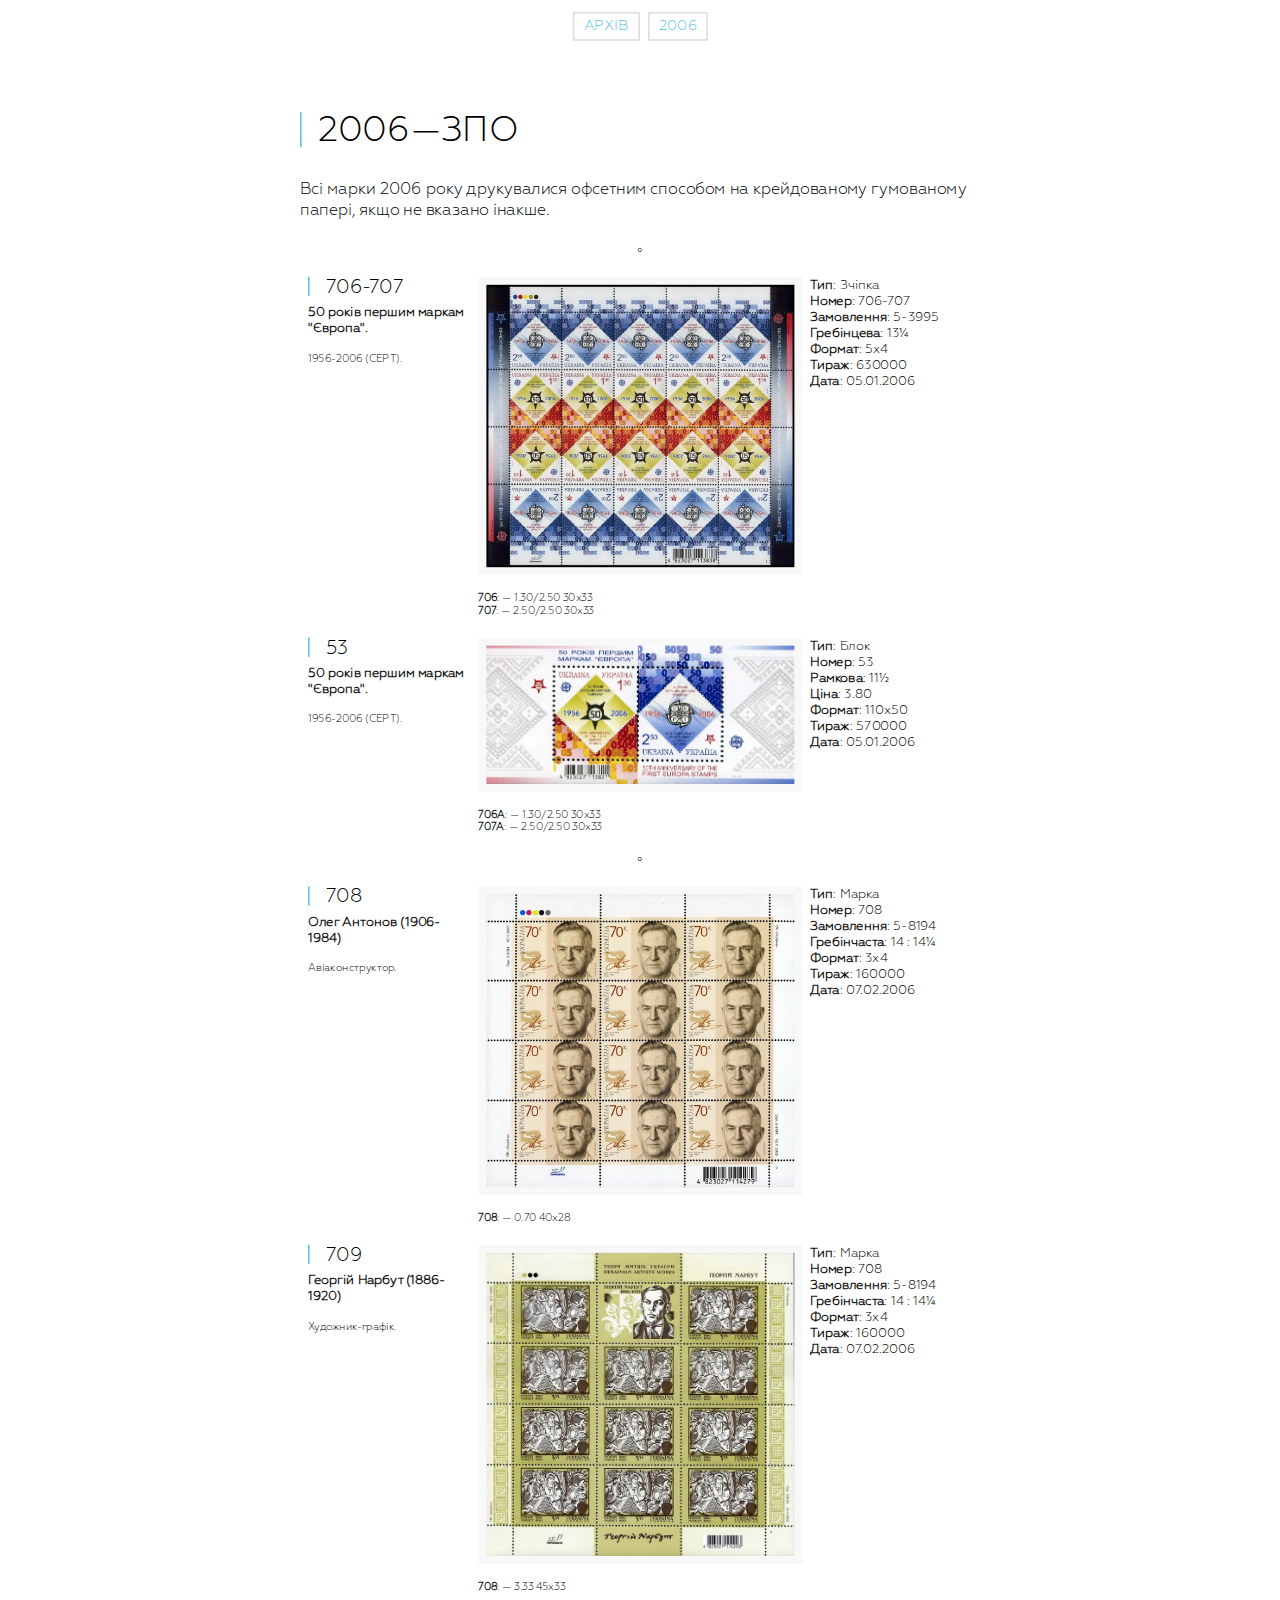
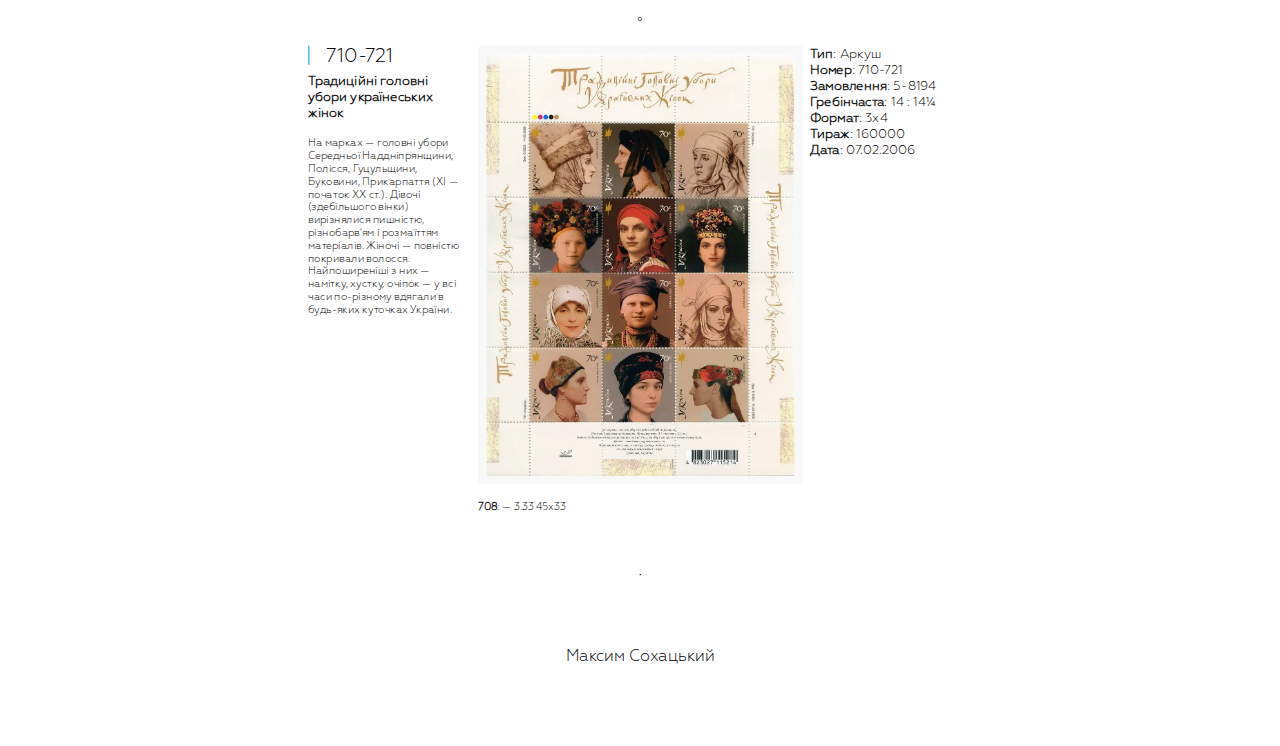
==== 2006.htm @ 9a2df174 "ФАУ" ====
<html>
<head>
    <meta charset="utf-8" />
    <meta http-equiv="Content-Type" content="text/html; charset=utf-8" />
    <meta name="viewport" content="width=device-width, initial-scale=1.0" />
    <meta name="description" content="" />
    <meta name="author" content="Maxim Sokhatsky" />
    <title>2006</title>
    <link rel="stylesheet" href="blank.css" />
    <link rel="stylesheet" href="journal.css" />
</head>
<body>
<nav>
    <a href='index.html'>АРХІВ</a>
    <a href='#'>2006</a>
</nav>
<main>
    <section>

        <h3>2006—ЗПО</h3>

        <p>Всі марки 2006 року друкувалися офсетним способом на крейдованому гумованому папері, якщо не вказано інакше.</p>

       <p><table width=100% cellspacing=10 cellpadding=5 align=center>
       <tr><td style="padding-bottom:10px;" colspan=3 align=center>°</td></tr>
       <tr valign=top>
           <td width=25% valign=top><h4 style="margin-top: 0px;margin-bottom:10px;">706-707</h4>
              <b>50 років першим маркам "Європа". </b> <br><br>
              <font size=-1>1956-2006 (CEPT).</font></td>
           <td width=50%><img class=frame src="stamps/706-707.png">
              <font size=-1><br><br>
                <b>706</b>: &mdash; 1.30/2.50 30х33<br>
                <b>707</b>: &mdash; 2.50/2.50 30х33<br><br>
              </font>
           </td>
           <td> <b>Тип</b>: Зчіпка<br> <b>Номер</b>: 706-707<br> <b>Замовлення</b>: 5-3995<br> <b>Гребінцева</b>: 13¼ <br> <b>Формат</b>: 5х4<br> <b>Тираж</b>: 630000<br><b>Дата</b>: 05.01.2006</td></tr>
       <tr valign=top>
           <td width=25% valign=top><h4 style="margin-top: 0px;margin-bottom:10px;">53</h4>
              <b>50 років першим маркам "Європа". </b> <br><br>
              <font size=-1>1956-2006 (CEPT).</font></td>
           <td width=50%><img class=frame src="stamps/706A-707A.png">
              <font size=-1><br><br>
                <b>706А</b>: &mdash; 1.30/2.50 30х33<br>
                <b>707А</b>: &mdash; 2.50/2.50 30х33<br><br>
              </font>
           </td>
           <td> <b>Тип</b>: Блок<br> <b>Номер</b>: 53<br> <b>Рамкова</b>: 11½ <br> <b>Ціна</b>: 3.80 <br><b>Формат</b>: 110х50<br> <b>Тираж</b>: 570000<br><b>Дата</b>: 05.01.2006</td></tr>
       <tr><td style="padding-bottom:10px;" colspan=3 align=center>°</td></tr>
       <tr valign=top>
           <td width=25% valign=top><h4 style="margin-top: 0px;margin-bottom:10px;">708</h4>
              <b>Олег Антонов (1906-1984)</b> <br><br>
              <font size=-1>Авіаконструктор.</font></td>
           <td width=50%><img class=frame src="stamps/708.png">
              <font size=-1><br><br>
                <b>708</b>: &mdash; 0.70 40х28<br><br>
              </font>
           </td>
           <td> <b>Тип</b>: Марка<br> <b>Номер</b>: 708<br> <b>Замовлення</b>: 5-8194<br> <b>Гребінчаста</b>: 14 : 14¼ <br> <b>Формат</b>: 3х4<br> <b>Тираж</b>: 160000<br><b>Дата</b>: 07.02.2006</td></tr>
       <tr valign=top>
           <td width=25% valign=top><h4 style="margin-top: 0px;margin-bottom:10px;">709</h4>
              <b>Георгій Нарбут (1886-1920)</b> <br><br>
              <font size=-1>Художник-графік.</font></td>
           <td width=50%><img class=frame src="stamps/709.png">
              <font size=-1><br><br>
                <b>708</b>: &mdash; 3.33 45х33<br><br>
              </font>
           </td>
           <td> <b>Тип</b>: Марка<br> <b>Номер</b>: 708<br> <b>Замовлення</b>: 5-8194<br> <b>Гребінчаста</b>: 14 : 14¼ <br> <b>Формат</b>: 3х4<br> <b>Тираж</b>: 160000<br><b>Дата</b>: 07.02.2006</td></tr>
       <tr><td style="padding-bottom:10px;" colspan=3 align=center>°</td></tr>
       <tr valign=top>
           <td width=25% valign=top><h4 style="margin-top: 0px;margin-bottom:10px;">710-721</h4>
              <b>Традиційні головні убори українеських жінок</b> <br><br>
              <font size=-1>На марках &mdash; головні убори Середньої Наддніпрянщини, Полісся, Гуцульщини, Буковини, Прикарпаття (XI &mdash; початок XX ст.).
                            Дівочі (здебільшого вінки) вирізнялися пишністю, різнобарв'ям і розмаїттям матеріалів. Жіночі &mdash;
                            повністю покривали волосся. Найпоширеніші з них &mdash; намітку, хустку, очіпок &mdash; у всі часи по-різному вдягали в будь-яких куточках України.</font></td>
           <td width=50%><img class=frame src="stamps/710-721.png">
              <font size=-1><br><br>
                <b>708</b>: &mdash; 3.33 45х33<br><br>
              </font>
           </td>
           <td> <b>Тип</b>: Аркуш<br> <b>Номер</b>: 710-721<br> <b>Замовлення</b>: 5-8194<br> <b>Гребінчаста</b>: 14 : 14¼ <br> <b>Формат</b>: 3х4<br> <b>Тираж</b>: 160000<br><b>Дата</b>: 07.02.2006</td></tr>
       </table></p>

   <br>
   <center>&dot;</center>

</section>
</main>
<footer>Максим Сохацький</footer>
</body>
</html>
---- blank.css ----
// Basic Blank CSS for entire SYNRC space

.dropbtn { cursor: pointer;  }
.dropdown { display: inline-block; color: #5BC2E7;}
.dropdown-content { margin-top: 10px; display: none; margin-left: -5px; padding: 5px; position: absolute; }
.dropdown-content a { display: block; background: white; }
.dropdown > a { padding: 5px 12px }
.show {display:block;}
.dropdownLANG {display:inline-block;}

* { box-sizing: border-box; margin: 0; padding: 0; }
@font-face { src: url('Geometria-Light.otf');
             font-family: 'local'; font-weight: normal; font-style: normal; }

body {
   background-color: white;
   font-family: 'local', sans-serif;
   font-size: 16px;
   min-width: 125%;
   max-height: 100vh;
   transform: scale(0.8);
   transform-origin: 0 0;
}
hr { margin-top: 10px; margin-bottom: 10px; }
h1, h2, h3, h4 { font-weight: normal; border-left: 2px solid #5BC2E7; }

nav { padding: 20px 0 20px 0; display: block; position: fixed; width: 100%; background-color: white;
      display: float; text-align: center; align-items: center; }
nav a:visited { color: #5BC2E7; }
nav a:hover { border-bottom: 2px solid #5BC2E7; }
nav a { font-size: 16px; border: 2px solid #dedede; cursor: pointer; text-decoration: none;
        margin: 5px 5px; padding: 7px 12px; text-align: center; color: #5BC2E7; }

header { padding-top: 80px; padding-bottom: 40px; text-align: center; background-color: white; }
header img { margin-right: 15px; margin-bottom:-25px; width: 100px; }
header h1 { line-height: 1; margin: 40px 0px 40px 0px; padding-left: 20px;
            font-size: 38px; display: inline-block; text-align: left; }

footer { text-align: center; background-color: white; color: black; padding: 50px 0 100px 0; }

aside h3 { font-size: 28px; text-transform: uppercase; color: #5BC2E7; margin: 0px; padding: 20px 0 10px; margin-bottom: 20px;  }
aside div { color: black; }
aside img { width: 20px; vertical-align: middle; }
aside a { text-decoration: none; color: #5BC2E7; }
aside a:visited { color: #5BC2E7; }
aside a:hover { background: rgba(255, 255, 255, 0.3); }

aside { text-align: center; padding: 0 10px 100px; }
aside h3 { margin-left: 0px; border-left: none; }
aside section { margin: auto; max-width: 650px; padding: 20px 0 0 0;
                display: inline-block; vertical-align: top; text-align: left; padding-right: 30px; }

main section { padding: 20px 0px 20px 0; text-align: left; }
main section:nth-of-type(even) { background-color: white; }
main p { max-width: 850px; margin: 20px; line-height: 1.3; }
main a { color: #5BC2E7; text-decoration: none; margin: 0; border-bottom: 1px solid green; }
main a:visited { color: #5BC2E7; border-bottom: 1px solid #5BC2E7; }
main a:hover { background: rgba(71, 144, 256, 0.13); }
main ul { list-style-type: none; max-width: 850px; margin: 20px; }
main b { color: #121212; font-weight: bold; }
main h3 { line-height: 1; font-size: 32px; padding-left: 20px; max-width: 850px; }
main h4 { line-height: 1; font-size: 24px;  padding-left: 20px; max-width: 850px; }

figure { margin: 10px auto; max-width: 100%; text-align: center; }
figcaption { padding: 5px 20px; text-transform: uppercase; font-size: 1rem; text-align: center; }
figcaption > b { text-transform: lowercase }
figure img { max-width: 100%; padding: 0px; }
figure code { font-family: monospace; font-size: 12px; display: block; max-width: 100%;
              overflow-x: auto; padding: 10px; background-color: white;
              white-space: pre; text-align: left; }
figure pre { font-family: monospace; font-size: 12px; overflow-x: auto;  max-width: 100%;
              padding: 0 20px; white-space: pre-wrap; text-align: left;  }

.desk { display: none; }
.heart { color: red; }
li { list-style-position: inside; }

@media(min-width: 550px) {
    nav { padding: 10px 0 10px 0; display: flex; justify-content: center; line-height: 1; }
    nav a { font-size: 18px; min-width: initial; }
    header h1 { font-size: 30px; }
    figure { max-width: 100%; }
    figure code { max-width: 100%; font-size: 10px; }
    figure img { max-width: 100%; border: 0px solid #E8E8E8; }
}

@media(min-width: 768px) {
    body { font-size: 18px; }
    li { list-style-position: inside; }
    header h1 { font-size: 50px; margin: 70px 0 100px; }
    main h3 { font-size: 36px; margin: 40px auto; }
    main h4 { font-size: 24px; margin: 40px auto; }
    main p { margin: 20px auto; }
    main ul { margin: 20px auto; }
    figure { max-width: 70%; }
    figure code { max-width: 100%; font-size: 14px; }
    figure img { max-width: 100%; border: 10px solid #E8E8E8; }
}

@media(min-width: 1280px) {
    .desk { display: inline-block; }
    li { list-style-position: outside; }
    body { font-size: 20px; }
    header h1 { font-size: 70px; margin: 100px 0 150px; }
    main section { max-width: 1200px; margin-left: auto; margin-right: auto; }
    main h3 { font-size: 44px; }
    figure { max-width: 70%; }
    figure code { max-width: 100%; font-size: 16px; }
    figure img { max-width: 100%; border: 10px solid #E8E8E8; }
}

.frame { border: 10px solid #F8F8F8; width: 100%; }
---- journal.css ----
header { padding-top: 80px; }
main   { padding-top: 80px; }
.dvu   { margin-bottom:-12px; height:36px; padding-right: 10px; content:url(djvu.png);  }
.pdf   { margin-bottom:-12px; height:36px; padding-right: 10px; content:url(pdf.jpg);  }
.se    { background-color: DarkSlateBlue; color: white; border-radius: .4em; padding: 1 5 1 5; margin-right: 2px; }
.sel   { background-color: DarkSlateBlue; color: white; border-radius: .4em; padding: 0 10 0 10; margin-right: 3px; }
.select{ background-color: DarkSlateBlue; color: white; border-radius: .1em; padding: 1 10 1 10; margin-left: -6px; margin-right: 5px; }
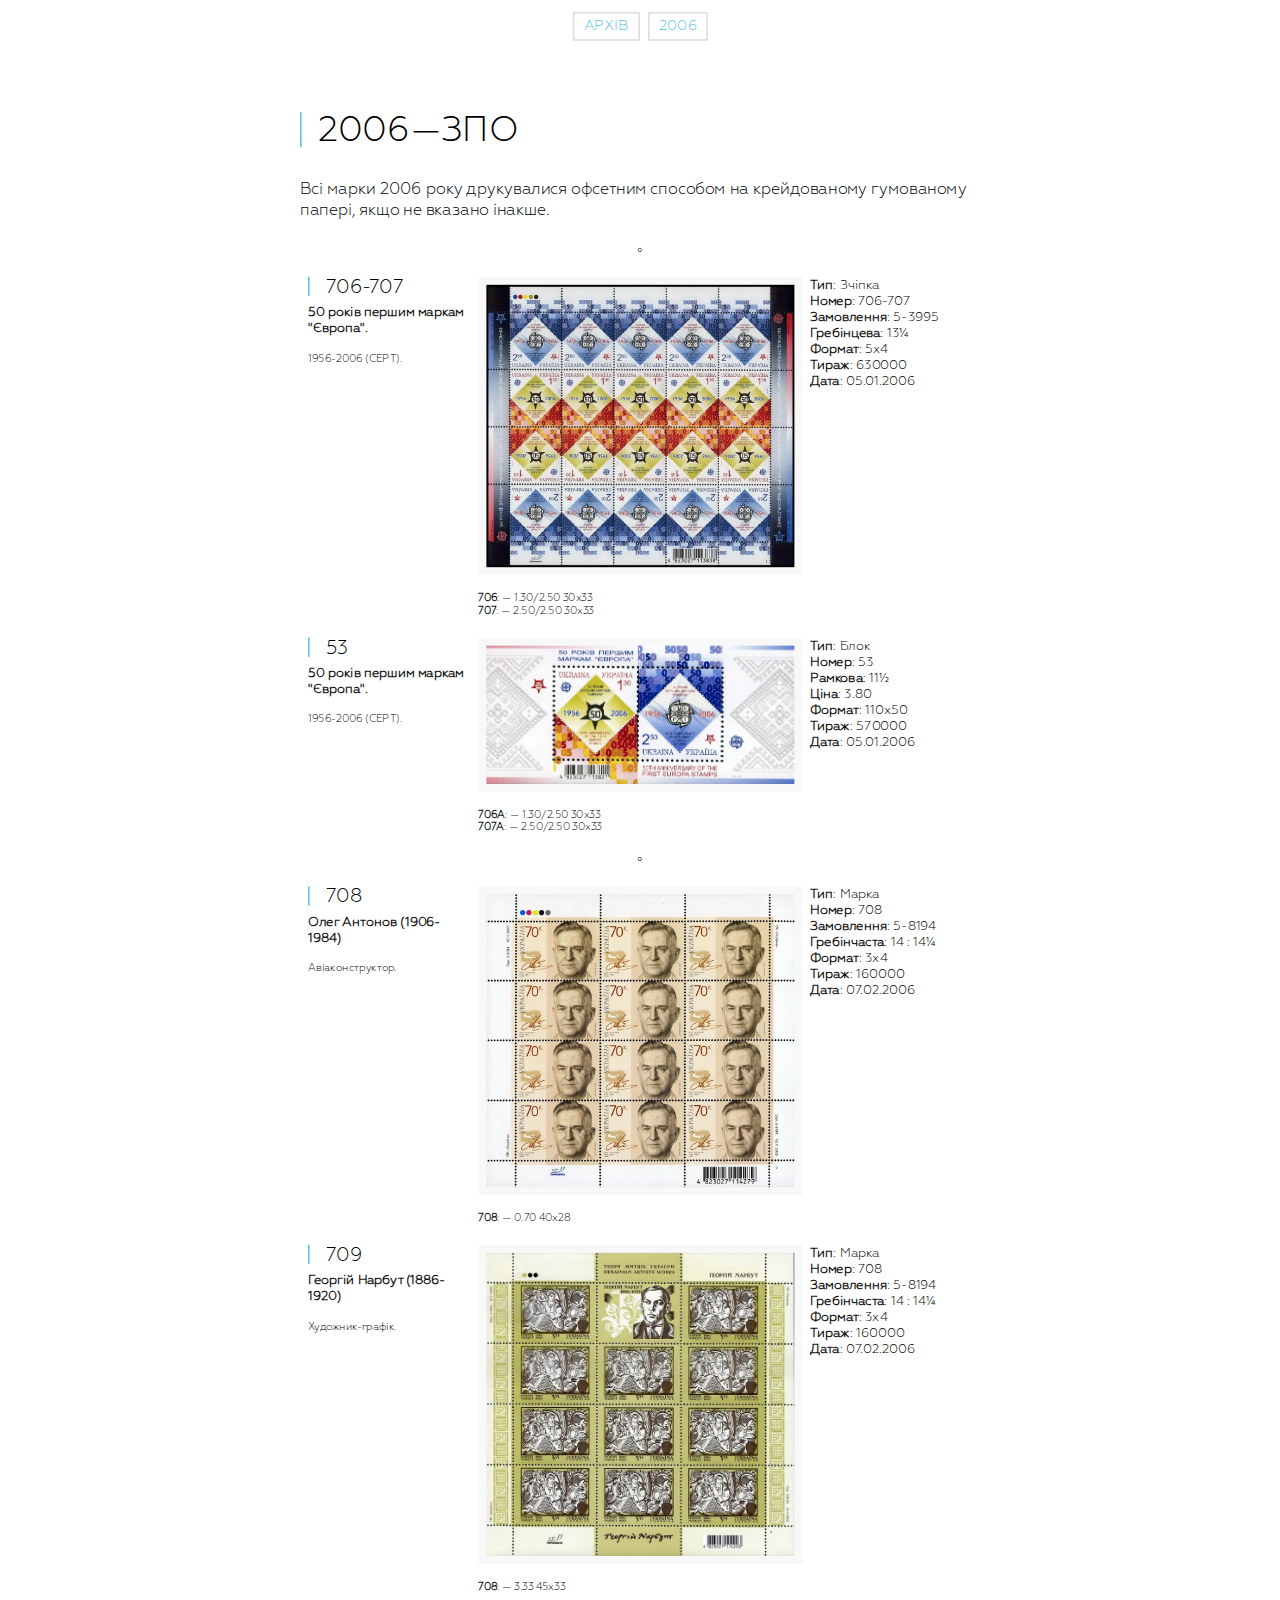
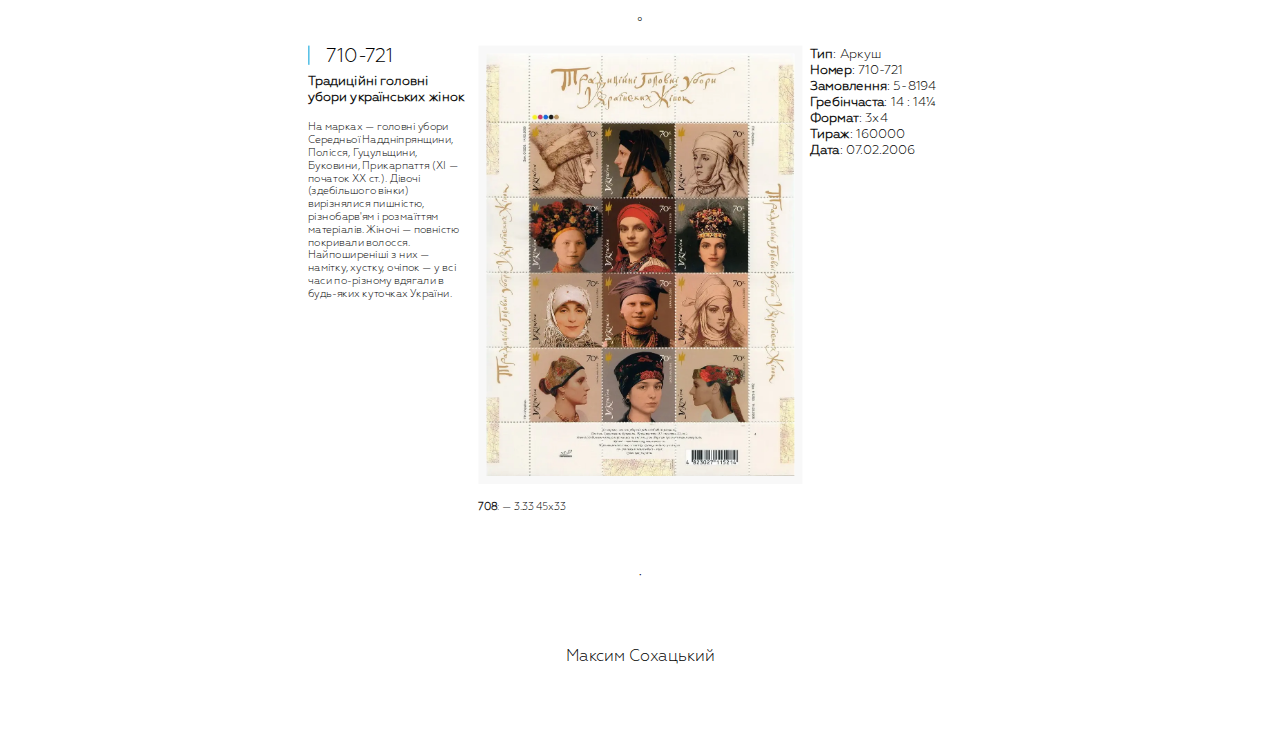
==== commit cddf1053: "typo" ====
--- a/2006.htm
+++ b/2006.htm
@@ -69,7 +69,7 @@
        <tr><td style="padding-bottom:10px;" colspan=3 align=center>°</td></tr>
        <tr valign=top>
            <td width=25% valign=top><h4 style="margin-top: 0px;margin-bottom:10px;">710-721</h4>
-              <b>Традиційні головні убори українеських жінок</b> <br><br>
+              <b>Традиційні головні убори українських жінок</b> <br><br>
               <font size=-1>На марках &mdash; головні убори Середньої Наддніпрянщини, Полісся, Гуцульщини, Буковини, Прикарпаття (XI &mdash; початок XX ст.).
                             Дівочі (здебільшого вінки) вирізнялися пишністю, різнобарв'ям і розмаїттям матеріалів. Жіночі &mdash;
                             повністю покривали волосся. Найпоширеніші з них &mdash; намітку, хустку, очіпок &mdash; у всі часи по-різному вдягали в будь-яких куточках України.</font></td>
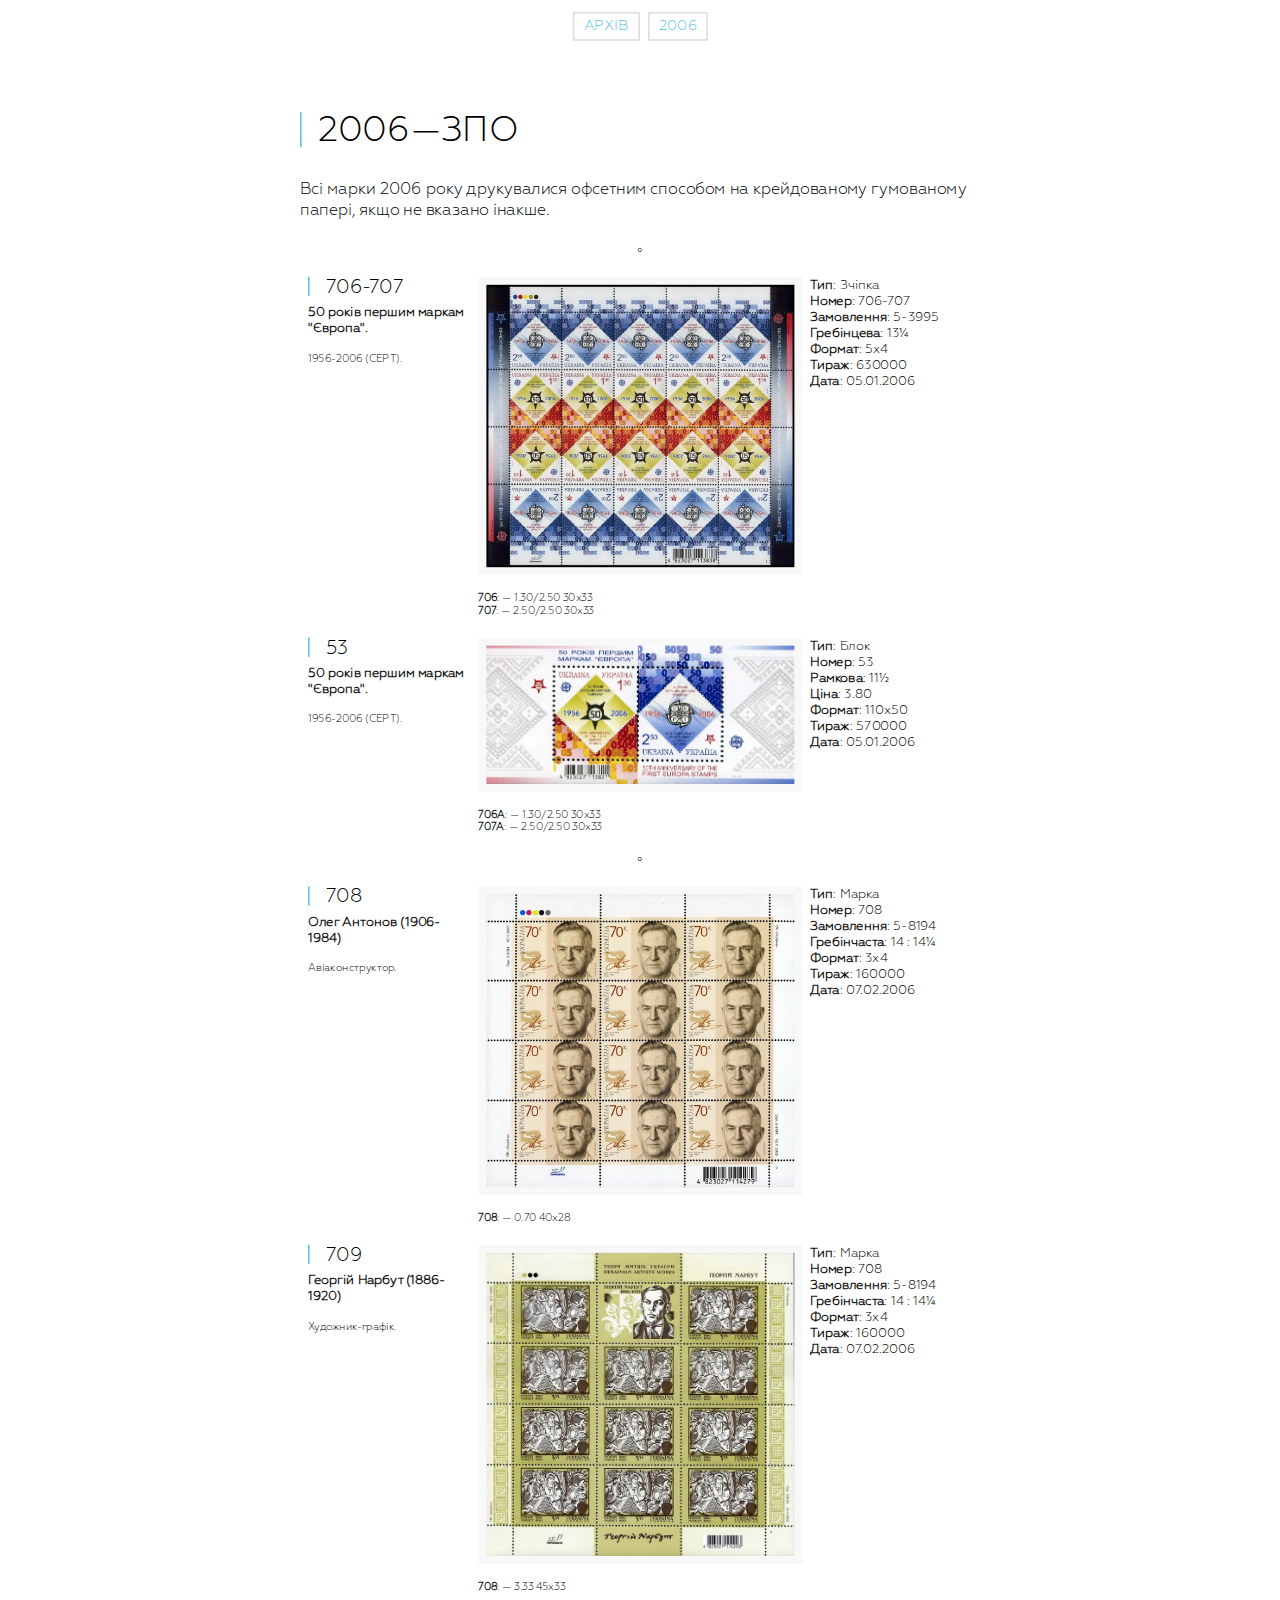
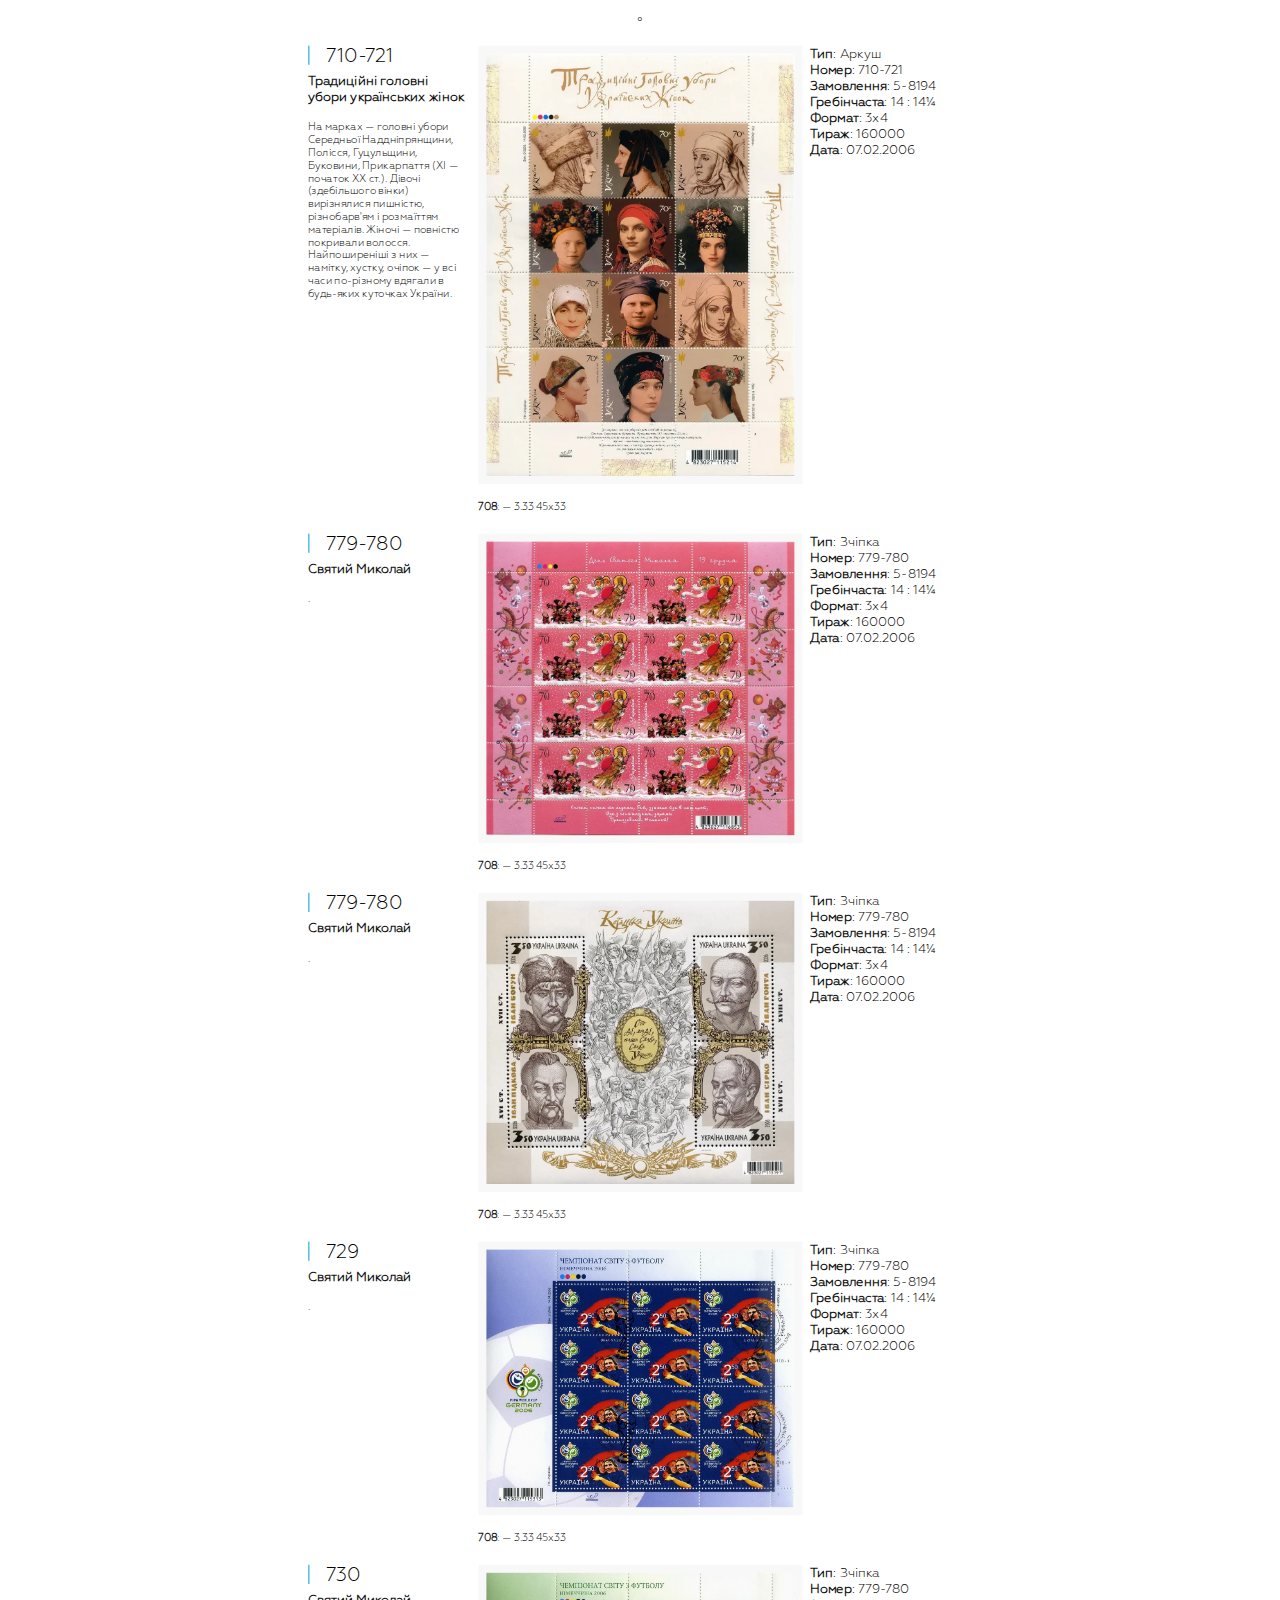
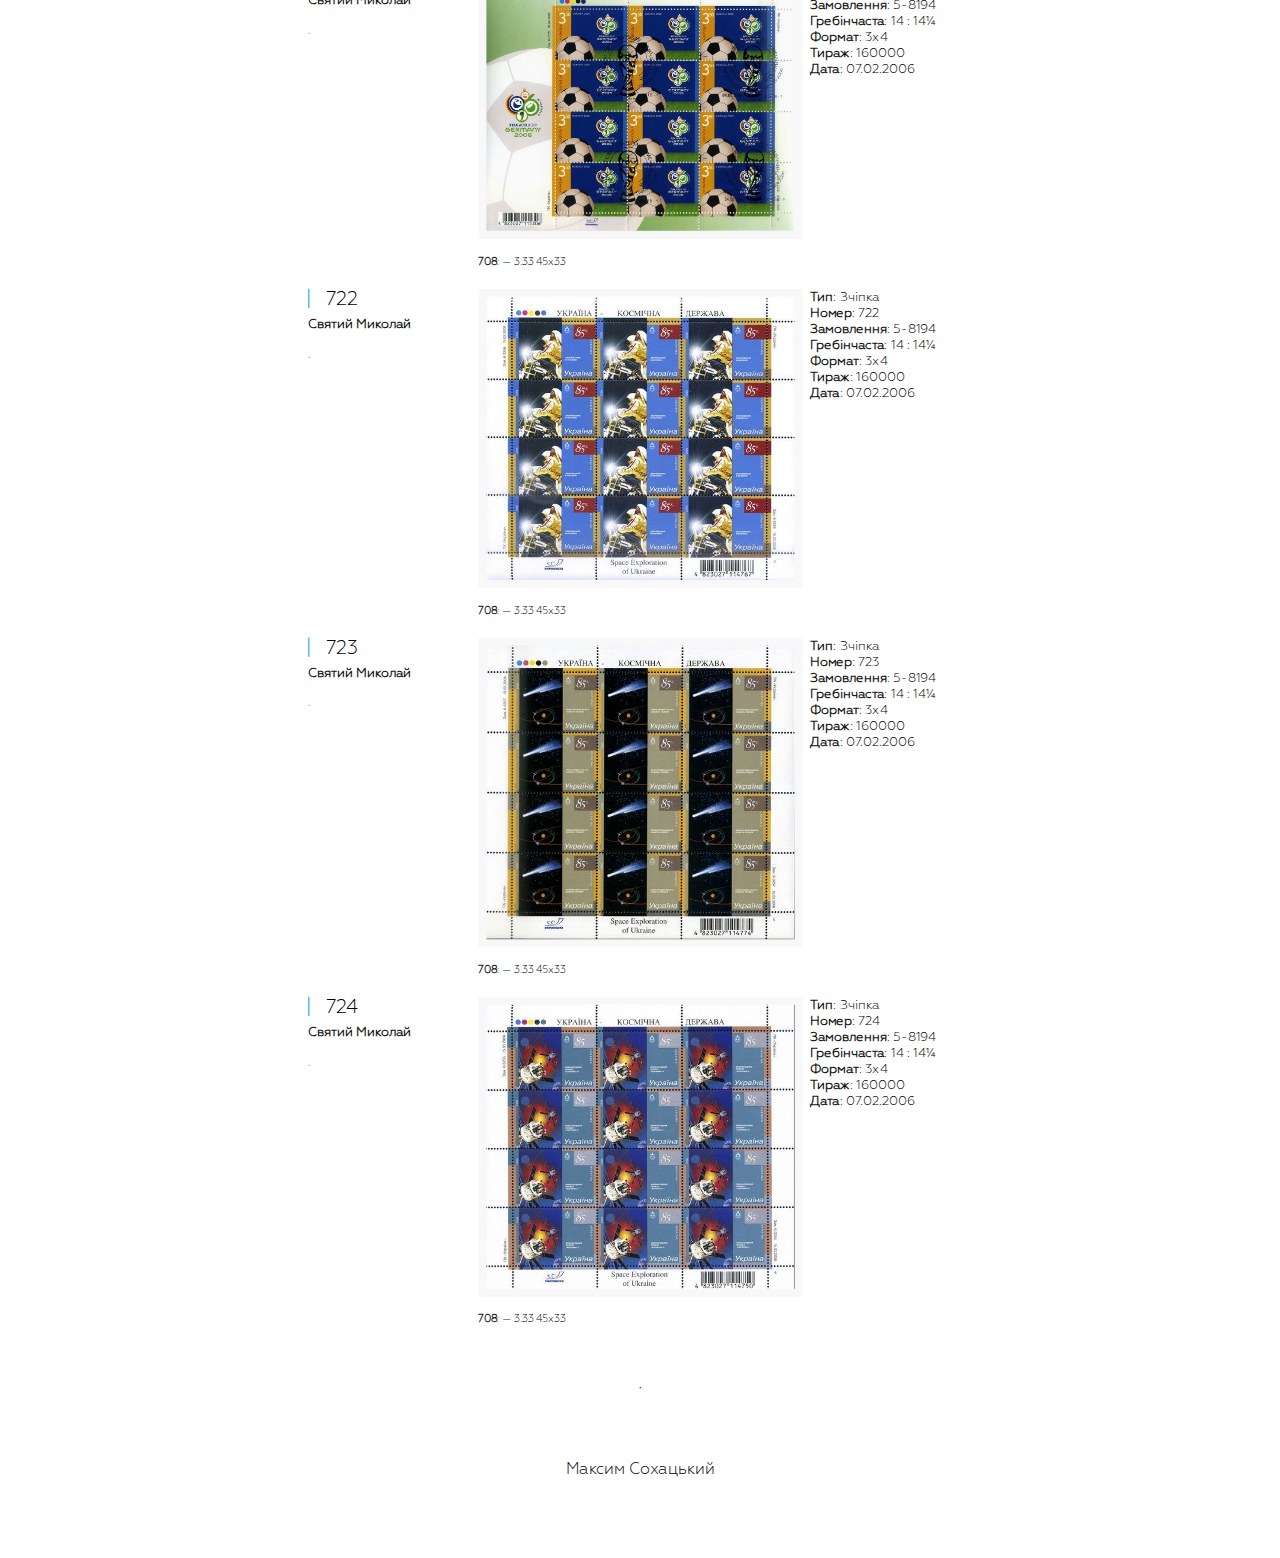
==== commit ba5e7ded: "typo" ====
--- a/2006.htm
+++ b/2006.htm
@@ -79,6 +79,76 @@
               </font>
            </td>
            <td> <b>Тип</b>: Аркуш<br> <b>Номер</b>: 710-721<br> <b>Замовлення</b>: 5-8194<br> <b>Гребінчаста</b>: 14 : 14¼ <br> <b>Формат</b>: 3х4<br> <b>Тираж</b>: 160000<br><b>Дата</b>: 07.02.2006</td></tr>
+       <tr valign=top>
+           <td width=25% valign=top><h4 style="margin-top: 0px;margin-bottom:10px;">779-780</h4>
+              <b>Святий Миколай</b> <br><br>
+              <font size=-1>.</font></td>
+           <td width=50%><img class=frame src="stamps/779-780.png">
+              <font size=-1><br><br>
+                <b>708</b>: &mdash; 3.33 45х33<br><br>
+              </font>
+           </td>
+           <td> <b>Тип</b>: Зчіпка<br> <b>Номер</b>: 779-780<br> <b>Замовлення</b>: 5-8194<br> <b>Гребінчаста</b>: 14 : 14¼ <br> <b>Формат</b>: 3х4<br> <b>Тираж</b>: 160000<br><b>Дата</b>: 07.02.2006</td></tr>
+       <tr valign=top>
+           <td width=25% valign=top><h4 style="margin-top: 0px;margin-bottom:10px;">779-780</h4>
+              <b>Святий Миколай</b> <br><br>
+              <font size=-1>.</font></td>
+           <td width=50%><img class=frame src="stamps/743-746.png">
+              <font size=-1><br><br>
+                <b>708</b>: &mdash; 3.33 45х33<br><br>
+              </font>
+           </td>
+           <td> <b>Тип</b>: Зчіпка<br> <b>Номер</b>: 779-780<br> <b>Замовлення</b>: 5-8194<br> <b>Гребінчаста</b>: 14 : 14¼ <br> <b>Формат</b>: 3х4<br> <b>Тираж</b>: 160000<br><b>Дата</b>: 07.02.2006</td></tr>
+       <tr valign=top>
+           <td width=25% valign=top><h4 style="margin-top: 0px;margin-bottom:10px;">729</h4>
+              <b>Святий Миколай</b> <br><br>
+              <font size=-1>.</font></td>
+           <td width=50%><img class=frame src="stamps/729.png">
+              <font size=-1><br><br>
+                <b>708</b>: &mdash; 3.33 45х33<br><br>
+              </font>
+           </td>
+           <td> <b>Тип</b>: Зчіпка<br> <b>Номер</b>: 779-780<br> <b>Замовлення</b>: 5-8194<br> <b>Гребінчаста</b>: 14 : 14¼ <br> <b>Формат</b>: 3х4<br> <b>Тираж</b>: 160000<br><b>Дата</b>: 07.02.2006</td></tr>
+       <tr valign=top>
+           <td width=25% valign=top><h4 style="margin-top: 0px;margin-bottom:10px;">730</h4>
+              <b>Святий Миколай</b> <br><br>
+              <font size=-1>.</font></td>
+           <td width=50%><img class=frame src="stamps/730.png">
+              <font size=-1><br><br>
+                <b>708</b>: &mdash; 3.33 45х33<br><br>
+              </font>
+           </td>
+           <td> <b>Тип</b>: Зчіпка<br> <b>Номер</b>: 779-780<br> <b>Замовлення</b>: 5-8194<br> <b>Гребінчаста</b>: 14 : 14¼ <br> <b>Формат</b>: 3х4<br> <b>Тираж</b>: 160000<br><b>Дата</b>: 07.02.2006</td></tr>
+       <tr valign=top>
+           <td width=25% valign=top><h4 style="margin-top: 0px;margin-bottom:10px;">722</h4>
+              <b>Святий Миколай</b> <br><br>
+              <font size=-1>.</font></td>
+           <td width=50%><img class=frame src="stamps/722.png">
+              <font size=-1><br><br>
+                <b>708</b>: &mdash; 3.33 45х33<br><br>
+              </font>
+           </td>
+           <td> <b>Тип</b>: Зчіпка<br> <b>Номер</b>: 722<br> <b>Замовлення</b>: 5-8194<br> <b>Гребінчаста</b>: 14 : 14¼ <br> <b>Формат</b>: 3х4<br> <b>Тираж</b>: 160000<br><b>Дата</b>: 07.02.2006</td></tr>
+       <tr valign=top>
+           <td width=25% valign=top><h4 style="margin-top: 0px;margin-bottom:10px;">723</h4>
+              <b>Святий Миколай</b> <br><br>
+              <font size=-1>.</font></td>
+           <td width=50%><img class=frame src="stamps/723.png">
+              <font size=-1><br><br>
+                <b>708</b>: &mdash; 3.33 45х33<br><br>
+              </font>
+           </td>
+           <td> <b>Тип</b>: Зчіпка<br> <b>Номер</b>: 723<br> <b>Замовлення</b>: 5-8194<br> <b>Гребінчаста</b>: 14 : 14¼ <br> <b>Формат</b>: 3х4<br> <b>Тираж</b>: 160000<br><b>Дата</b>: 07.02.2006</td></tr>
+       <tr valign=top>
+           <td width=25% valign=top><h4 style="margin-top: 0px;margin-bottom:10px;">724</h4>
+              <b>Святий Миколай</b> <br><br>
+              <font size=-1>.</font></td>
+           <td width=50%><img class=frame src="stamps/724.png">
+              <font size=-1><br><br>
+                <b>708</b>: &mdash; 3.33 45х33<br><br>
+              </font>
+           </td>
+           <td> <b>Тип</b>: Зчіпка<br> <b>Номер</b>: 724<br> <b>Замовлення</b>: 5-8194<br> <b>Гребінчаста</b>: 14 : 14¼ <br> <b>Формат</b>: 3х4<br> <b>Тираж</b>: 160000<br><b>Дата</b>: 07.02.2006</td></tr>
        </table></p>
 
    <br>
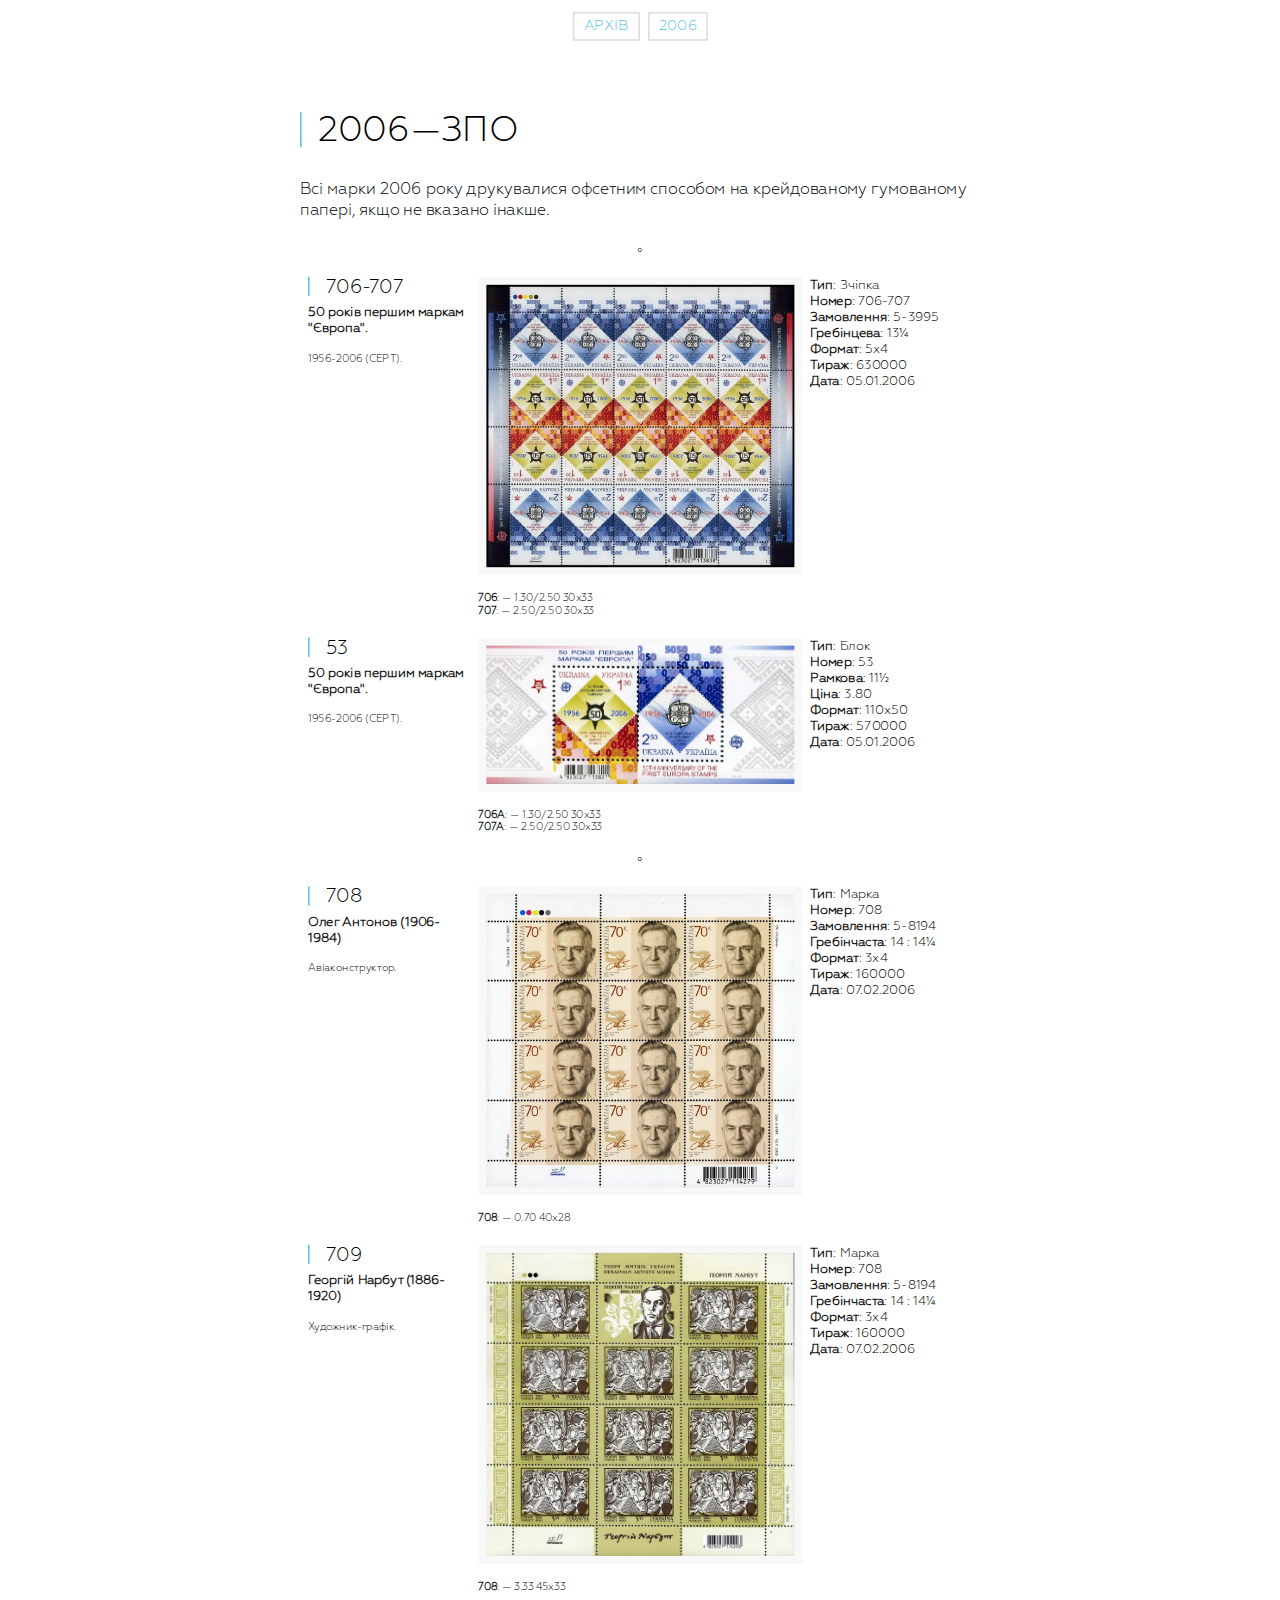
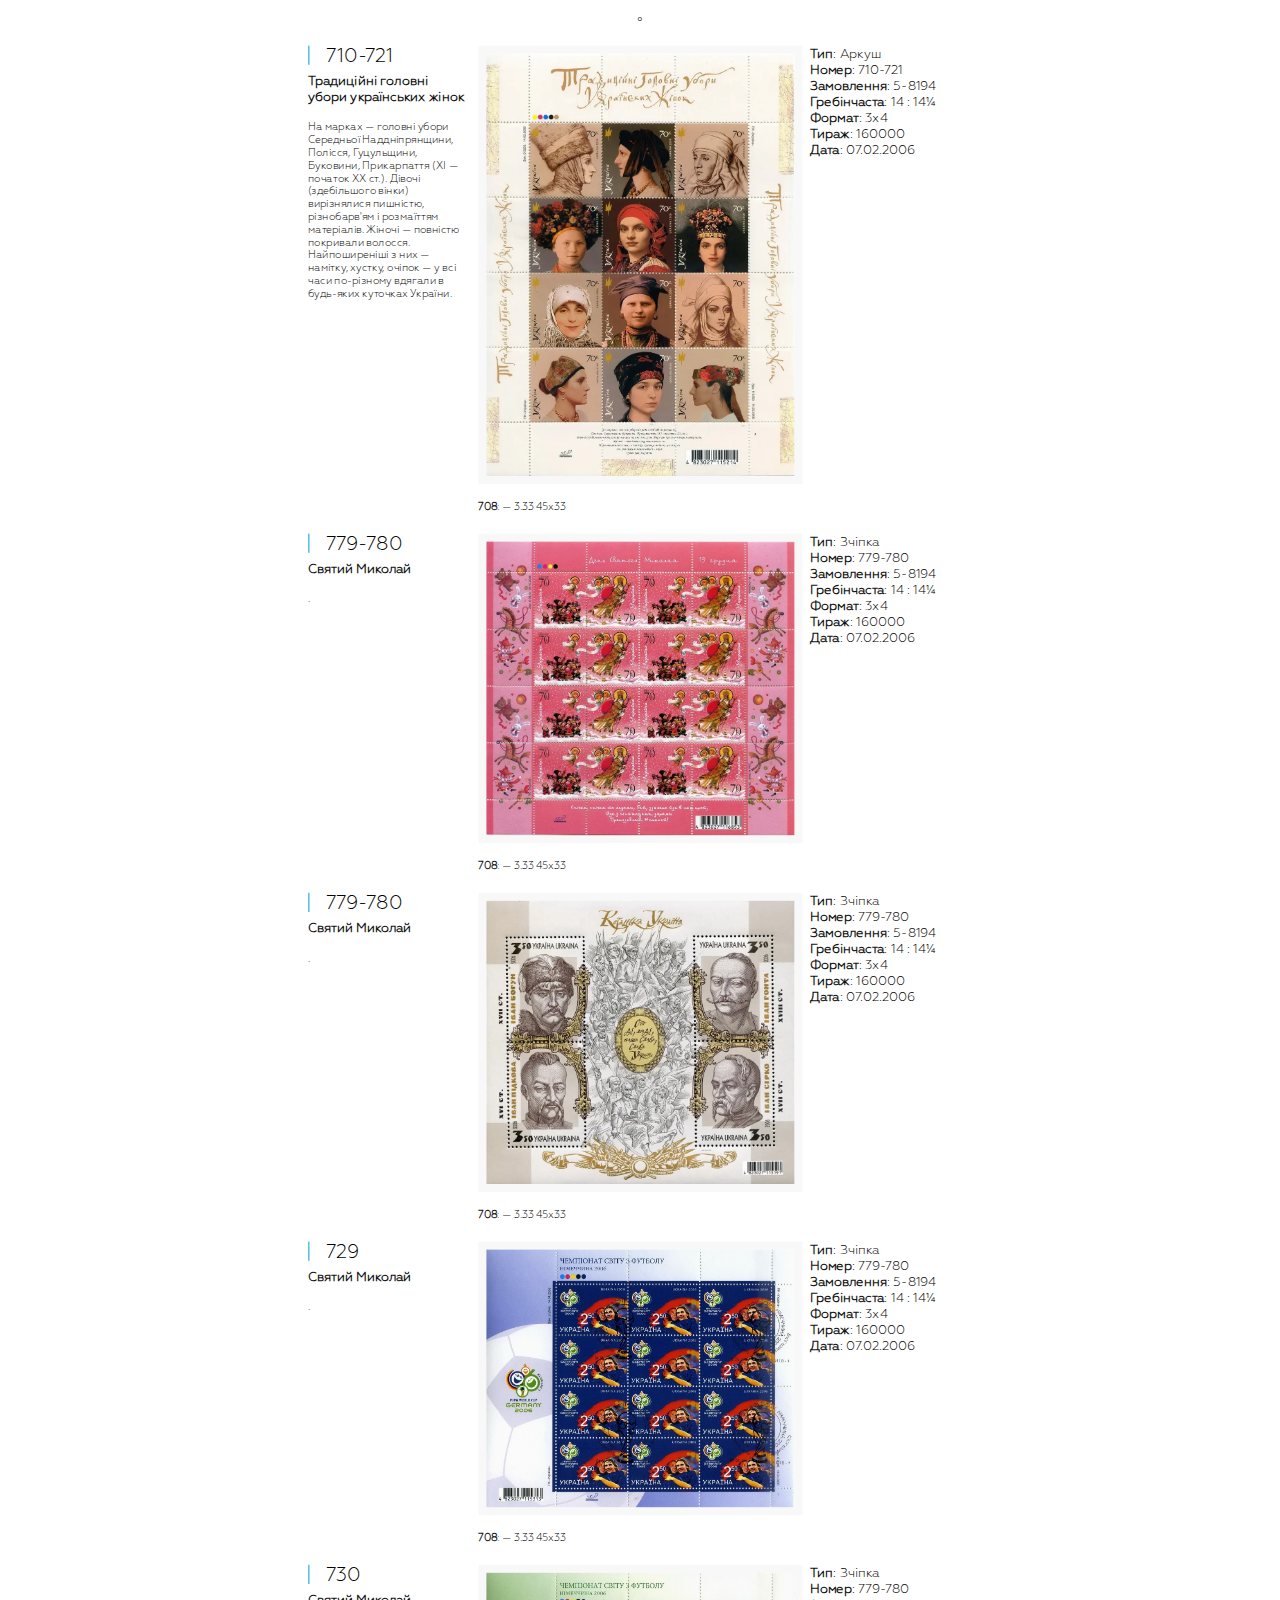
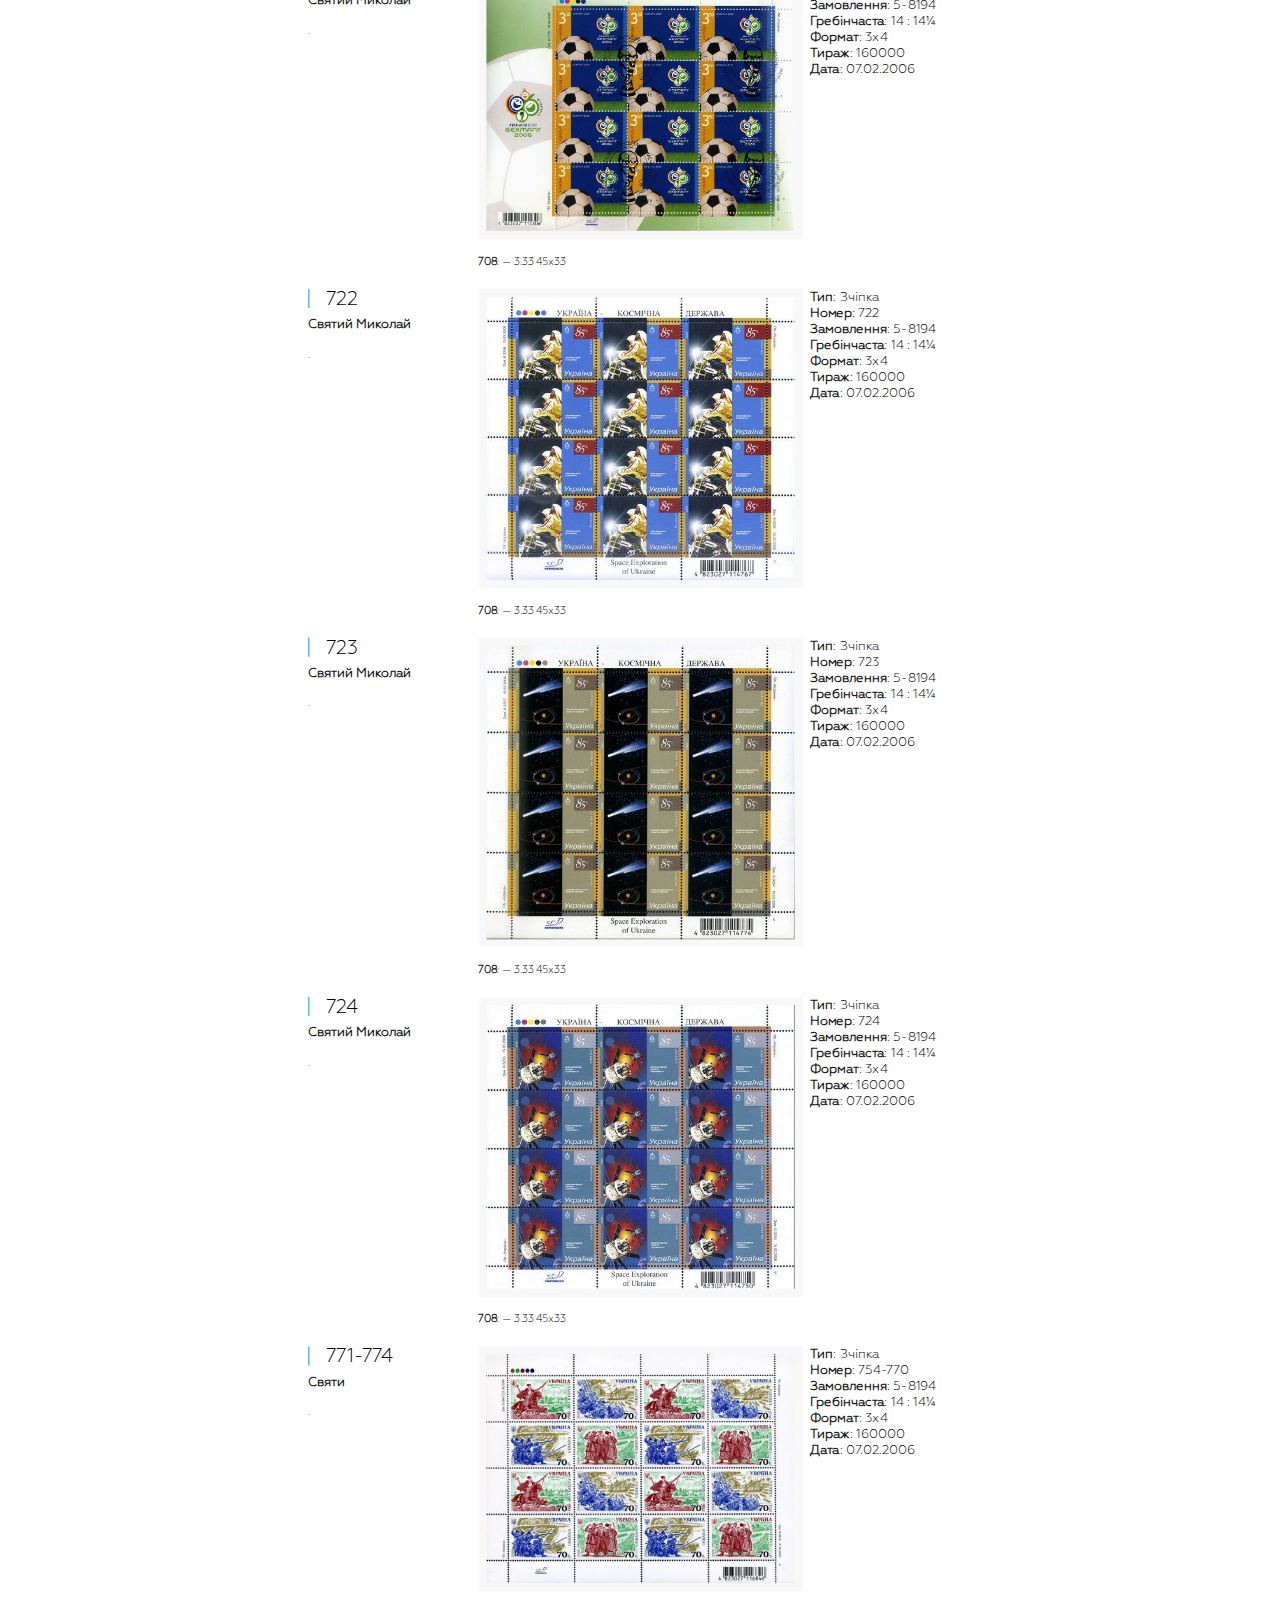
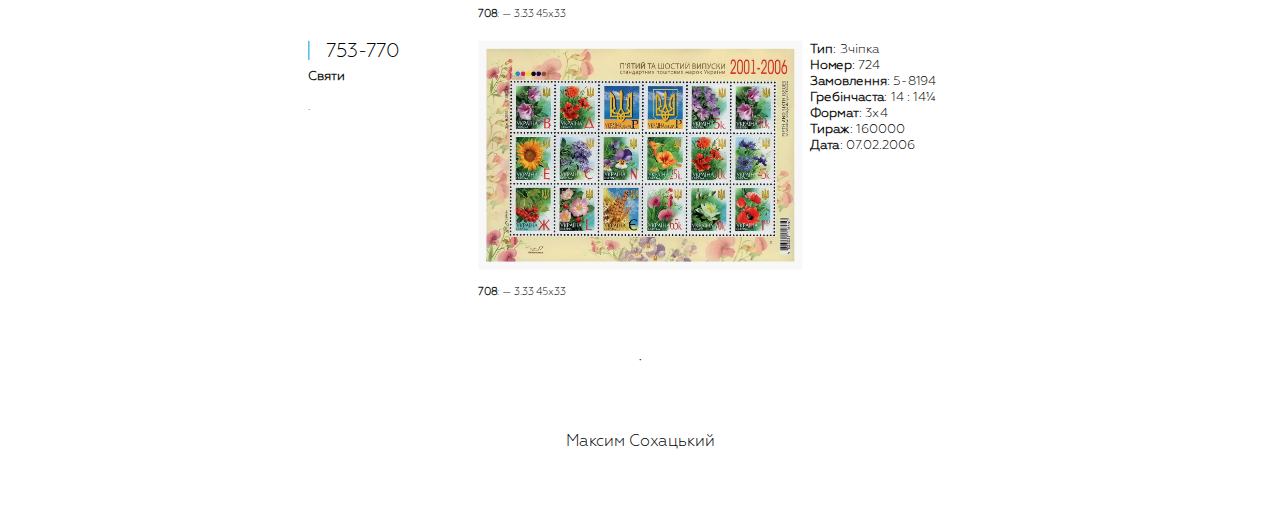
==== commit 62223662: "typo" ====
--- a/2006.htm
+++ b/2006.htm
@@ -149,6 +149,26 @@
               </font>
            </td>
            <td> <b>Тип</b>: Зчіпка<br> <b>Номер</b>: 724<br> <b>Замовлення</b>: 5-8194<br> <b>Гребінчаста</b>: 14 : 14¼ <br> <b>Формат</b>: 3х4<br> <b>Тираж</b>: 160000<br><b>Дата</b>: 07.02.2006</td></tr>
+       <tr valign=top>
+           <td width=25% valign=top><h4 style="margin-top: 0px;margin-bottom:10px;">771-774</h4>
+              <b>Святи</b> <br><br>
+              <font size=-1>.</font></td>
+           <td width=50%><img class=frame src="stamps/771-774.png">
+              <font size=-1><br><br>
+                <b>708</b>: &mdash; 3.33 45х33<br><br>
+              </font>
+           </td>
+           <td> <b>Тип</b>: Зчіпка<br> <b>Номер</b>: 754-770<br> <b>Замовлення</b>: 5-8194<br> <b>Гребінчаста</b>: 14 : 14¼ <br> <b>Формат</b>: 3х4<br> <b>Тираж</b>: 160000<br><b>Дата</b>: 07.02.2006</td></tr>
+       <tr valign=top>
+           <td width=25% valign=top><h4 style="margin-top: 0px;margin-bottom:10px;">753-770</h4>
+              <b>Святи</b> <br><br>
+              <font size=-1>.</font></td>
+           <td width=50%><img class=frame src="stamps/753-770.png">
+              <font size=-1><br><br>
+                <b>708</b>: &mdash; 3.33 45х33<br><br>
+              </font>
+           </td>
+           <td> <b>Тип</b>: Зчіпка<br> <b>Номер</b>: 724<br> <b>Замовлення</b>: 5-8194<br> <b>Гребінчаста</b>: 14 : 14¼ <br> <b>Формат</b>: 3х4<br> <b>Тираж</b>: 160000<br><b>Дата</b>: 07.02.2006</td></tr>
        </table></p>
 
    <br>
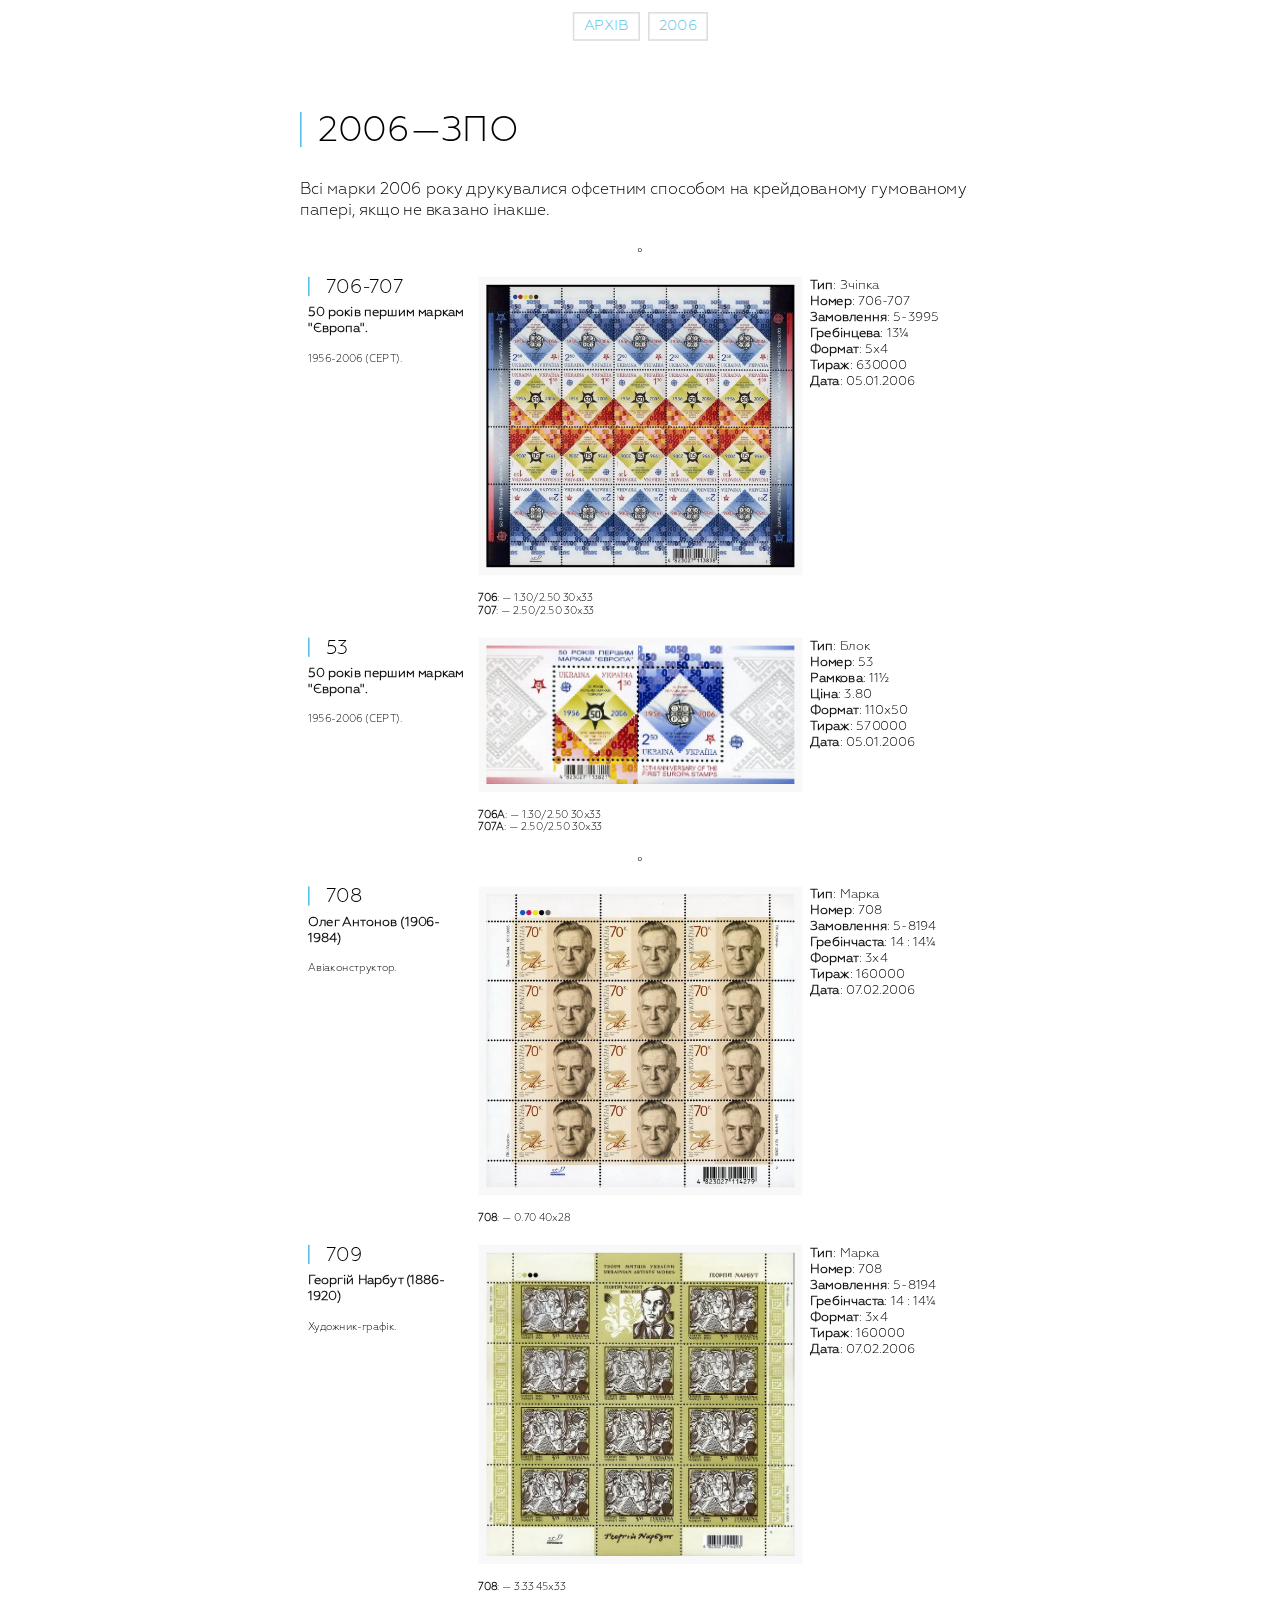
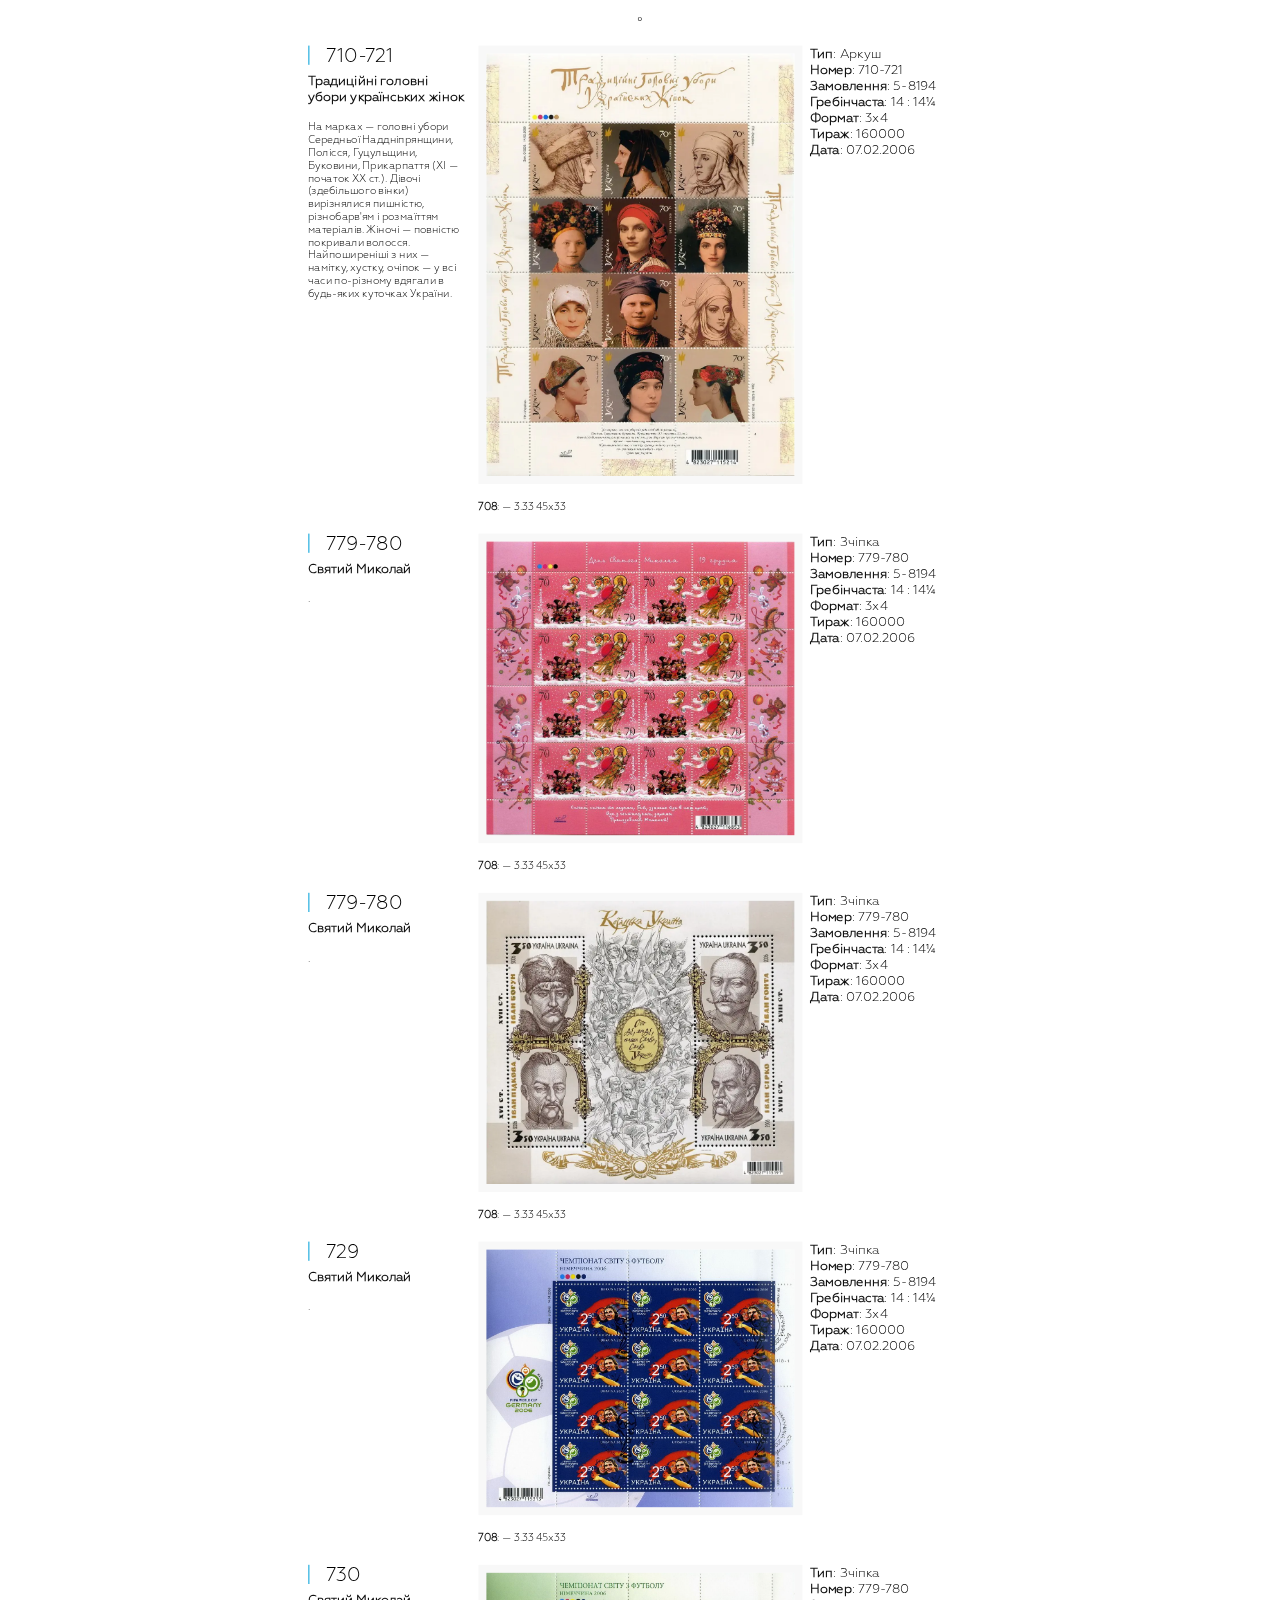
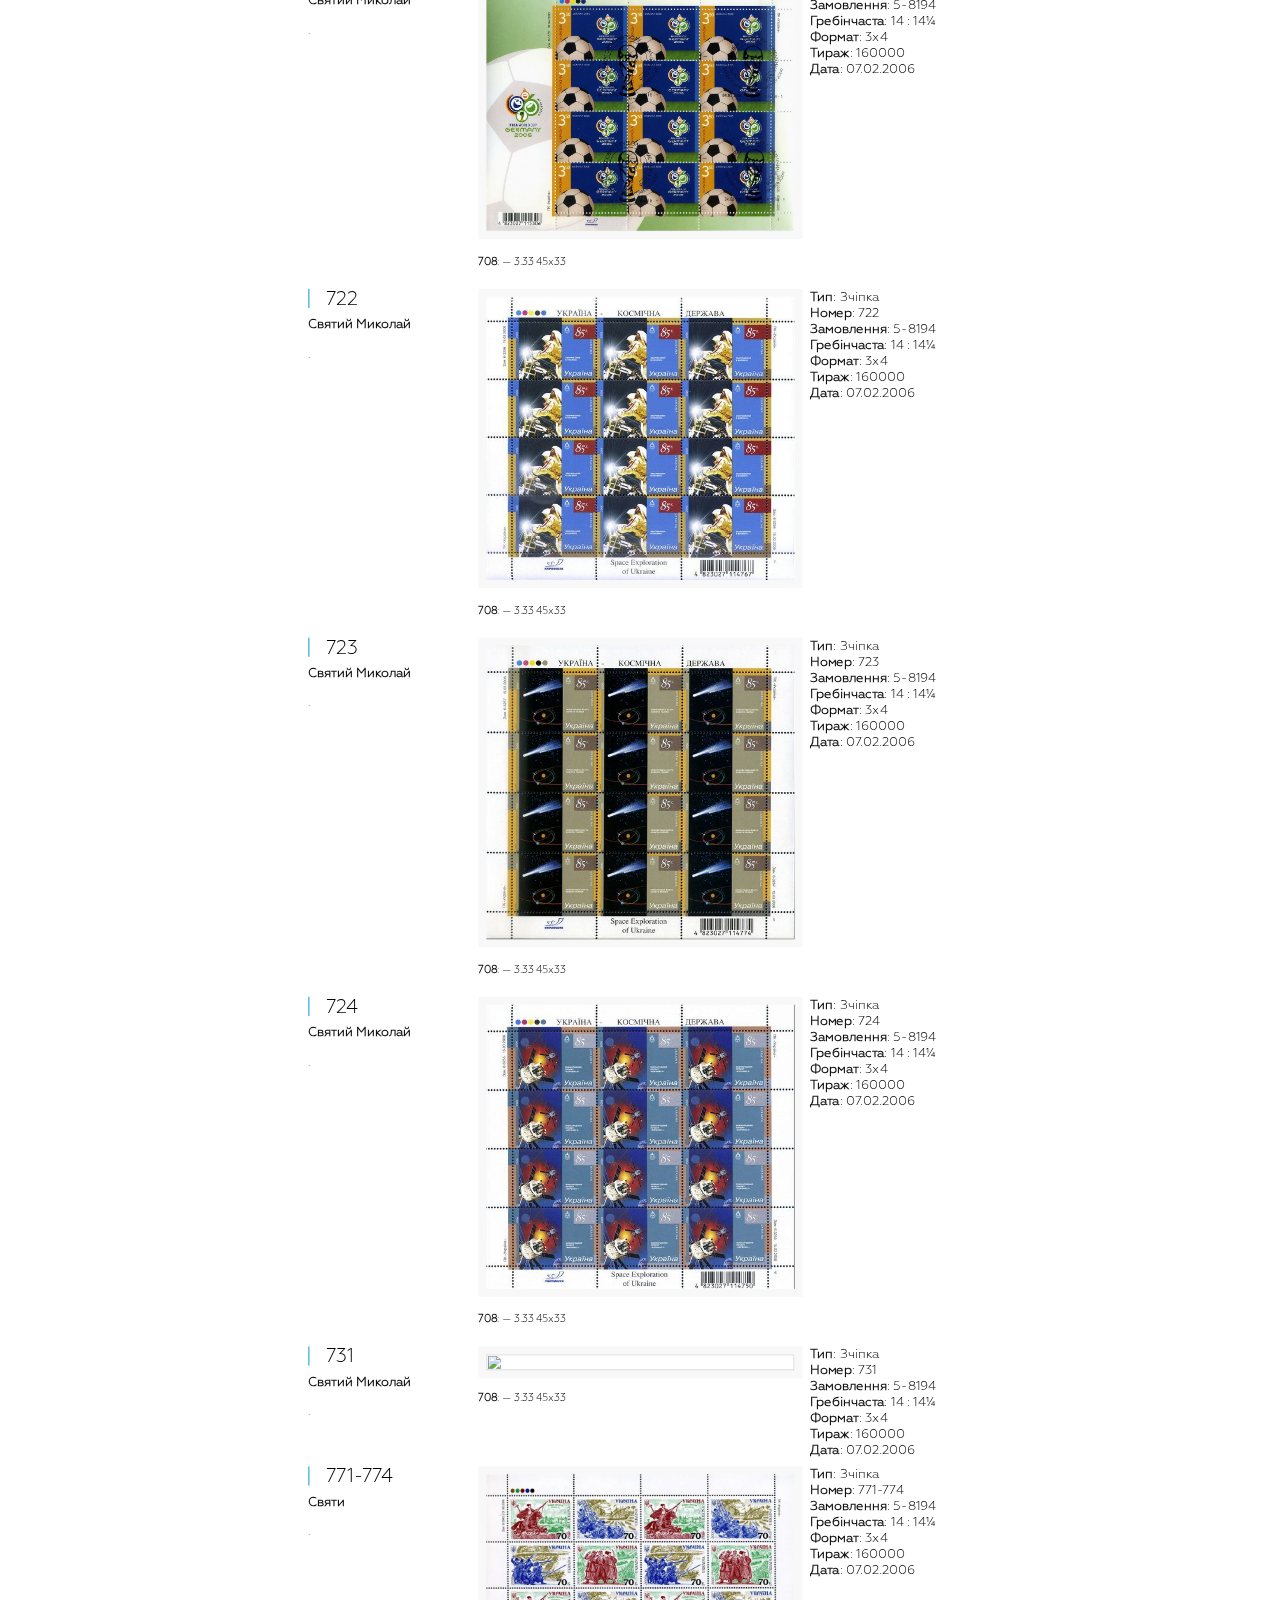
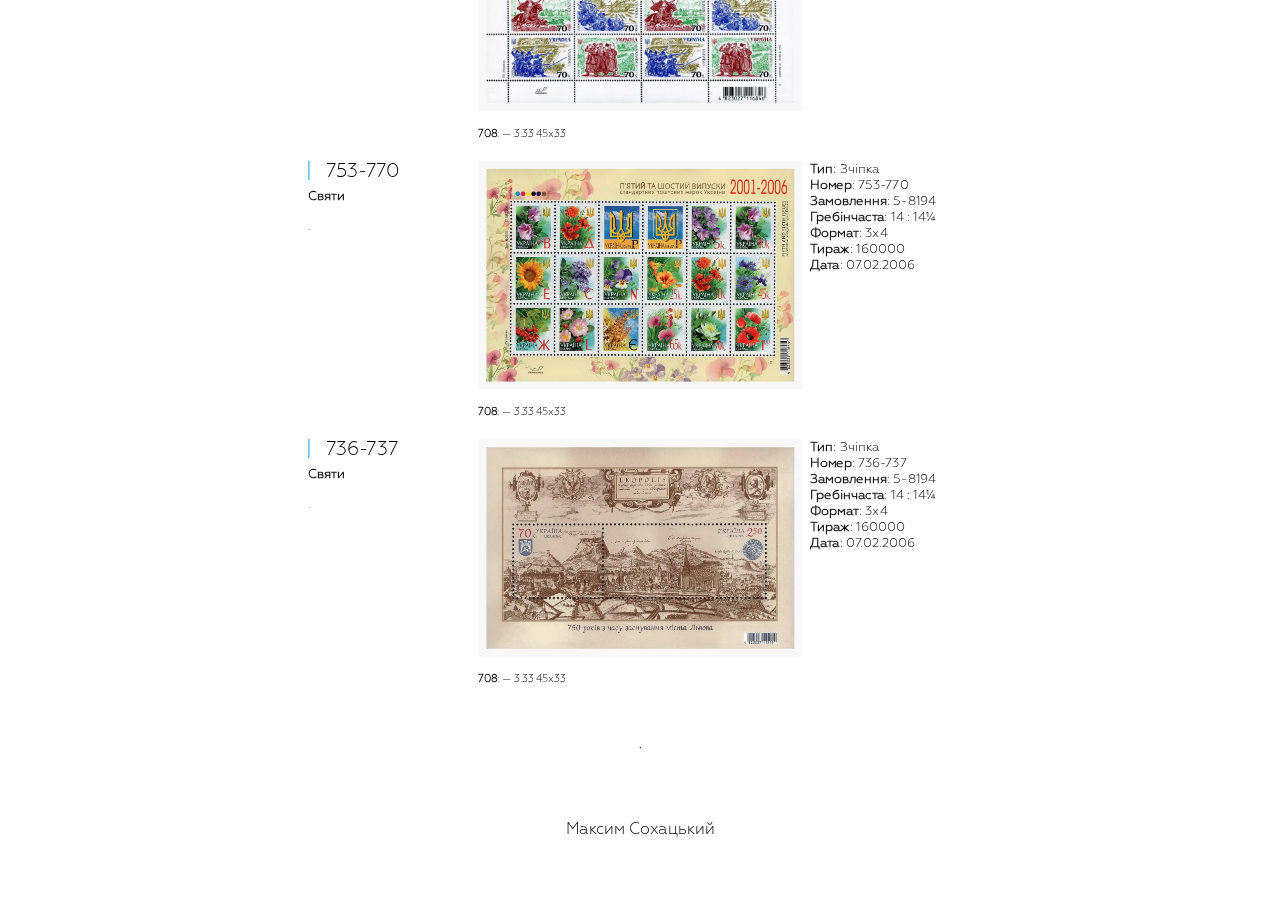
==== commit 87564817: "typo" ====
--- a/2006.htm
+++ b/2006.htm
@@ -150,6 +150,16 @@
            </td>
            <td> <b>Тип</b>: Зчіпка<br> <b>Номер</b>: 724<br> <b>Замовлення</b>: 5-8194<br> <b>Гребінчаста</b>: 14 : 14¼ <br> <b>Формат</b>: 3х4<br> <b>Тираж</b>: 160000<br><b>Дата</b>: 07.02.2006</td></tr>
        <tr valign=top>
+           <td width=25% valign=top><h4 style="margin-top: 0px;margin-bottom:10px;">731</h4>
+              <b>Святий Миколай</b> <br><br>
+              <font size=-1>.</font></td>
+           <td width=50%><img class=frame src="stamps/731.png">
+              <font size=-1><br><br>
+                <b>708</b>: &mdash; 3.33 45х33<br><br>
+              </font>
+           </td>
+           <td> <b>Тип</b>: Зчіпка<br> <b>Номер</b>: 731<br> <b>Замовлення</b>: 5-8194<br> <b>Гребінчаста</b>: 14 : 14¼ <br> <b>Формат</b>: 3х4<br> <b>Тираж</b>: 160000<br><b>Дата</b>: 07.02.2006</td></tr>
+       <tr valign=top>
            <td width=25% valign=top><h4 style="margin-top: 0px;margin-bottom:10px;">771-774</h4>
               <b>Святи</b> <br><br>
               <font size=-1>.</font></td>
@@ -158,7 +168,7 @@
                 <b>708</b>: &mdash; 3.33 45х33<br><br>
               </font>
            </td>
-           <td> <b>Тип</b>: Зчіпка<br> <b>Номер</b>: 754-770<br> <b>Замовлення</b>: 5-8194<br> <b>Гребінчаста</b>: 14 : 14¼ <br> <b>Формат</b>: 3х4<br> <b>Тираж</b>: 160000<br><b>Дата</b>: 07.02.2006</td></tr>
+           <td> <b>Тип</b>: Зчіпка<br> <b>Номер</b>: 771-774<br> <b>Замовлення</b>: 5-8194<br> <b>Гребінчаста</b>: 14 : 14¼ <br> <b>Формат</b>: 3х4<br> <b>Тираж</b>: 160000<br><b>Дата</b>: 07.02.2006</td></tr>
        <tr valign=top>
            <td width=25% valign=top><h4 style="margin-top: 0px;margin-bottom:10px;">753-770</h4>
               <b>Святи</b> <br><br>
@@ -168,7 +178,17 @@
                 <b>708</b>: &mdash; 3.33 45х33<br><br>
               </font>
            </td>
-           <td> <b>Тип</b>: Зчіпка<br> <b>Номер</b>: 724<br> <b>Замовлення</b>: 5-8194<br> <b>Гребінчаста</b>: 14 : 14¼ <br> <b>Формат</b>: 3х4<br> <b>Тираж</b>: 160000<br><b>Дата</b>: 07.02.2006</td></tr>
+           <td> <b>Тип</b>: Зчіпка<br> <b>Номер</b>: 753-770<br> <b>Замовлення</b>: 5-8194<br> <b>Гребінчаста</b>: 14 : 14¼ <br> <b>Формат</b>: 3х4<br> <b>Тираж</b>: 160000<br><b>Дата</b>: 07.02.2006</td></tr>
+       <tr valign=top>
+           <td width=25% valign=top><h4 style="margin-top: 0px;margin-bottom:10px;">736-737</h4>
+              <b>Святи</b> <br><br>
+              <font size=-1>.</font></td>
+           <td width=50%><img class=frame src="stamps/736-737.png">
+              <font size=-1><br><br>
+                <b>708</b>: &mdash; 3.33 45х33<br><br>
+              </font>
+           </td>
+           <td> <b>Тип</b>: Зчіпка<br> <b>Номер</b>: 736-737<br> <b>Замовлення</b>: 5-8194<br> <b>Гребінчаста</b>: 14 : 14¼ <br> <b>Формат</b>: 3х4<br> <b>Тираж</b>: 160000<br><b>Дата</b>: 07.02.2006</td></tr>
        </table></p>
 
    <br>
